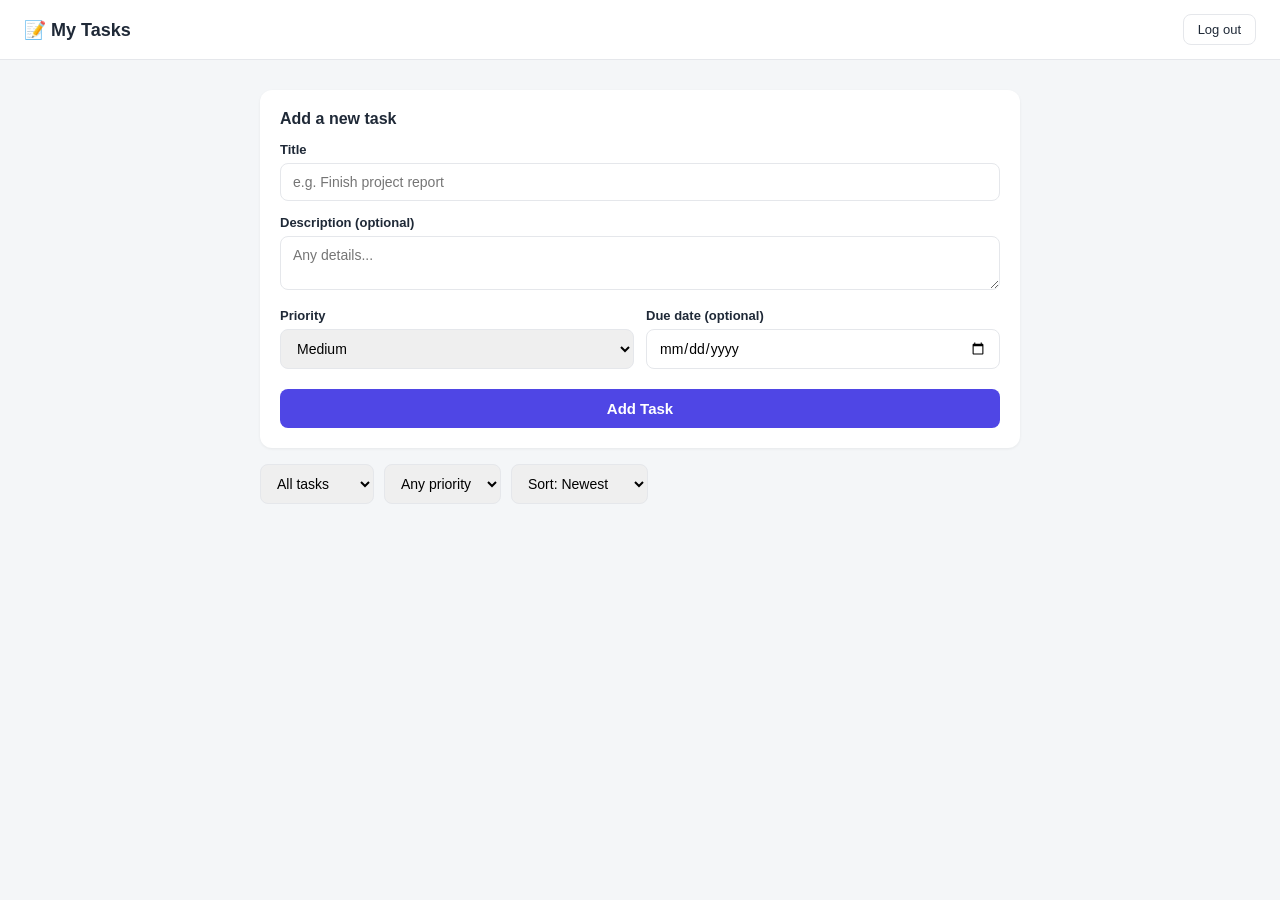
==== frontend/index.html @ acede437 "Add Google site verification" ====
<!DOCTYPE html>
<html lang="en">
<head>
<meta charset="UTF-8">
<meta name="viewport" content="width=device-width, initial-scale=1.0">
<meta name="google-site-verification" content="r0uewai5PoKpe1eup5TgIyXhHsGsuvx7s43U_R8UrU4" />
<title>My Tasks - To-Do App</title>
<link rel="stylesheet" href="css/style.css">
</head>
<body>

  <div class="topbar">
    <h1>📝 My Tasks</h1>
    <div class="user-info">
      <span id="welcome-text"></span>
      <button class="btn-logout" id="logout-btn">Log out</button>
    </div>
  </div>

  <div class="container">

    <!-- Add task -->
    <div class="new-task-card">
      <h2>Add a new task</h2>
      <form id="task-form">
        <label for="title">Title</label>
        <input type="text" id="title" required placeholder="e.g. Finish project report">

        <label for="description">Description (optional)</label>
        <textarea id="description" rows="2" placeholder="Any details..."></textarea>

        <div class="form-row">
          <div>
            <label for="priority">Priority</label>
            <select id="priority">
              <option value="low">Low</option>
              <option value="medium" selected>Medium</option>
              <option value="high">High</option>
            </select>
          </div>
          <div>
            <label for="due_date">Due date (optional)</label>
            <input type="date" id="due_date">
          </div>
        </div>

        <button type="submit" class="btn-primary">Add Task</button>
        <div class="error-box" id="form-error"></div>
      </form>
    </div>

    <!-- Filters -->
    <div class="filters">
      <select id="filter-status">
        <option value="">All tasks</option>
        <option value="false">Active</option>
        <option value="true">Completed</option>
      </select>
      <select id="filter-priority">
        <option value="">Any priority</option>
        <option value="high">High</option>
        <option value="medium">Medium</option>
        <option value="low">Low</option>
      </select>
      <select id="sort-by">
        <option value="created_at">Sort: Newest</option>
        <option value="due_date">Sort: Due date</option>
        <option value="priority">Sort: Priority</option>
      </select>
    </div>

    <!-- Task list -->
    <ul class="task-list" id="task-list"></ul>
    <div class="empty-state" id="empty-state" style="display:none;">No tasks yet. Add one above! 🎉</div>
  </div>

  <!-- Edit modal -->
  <div class="modal-overlay" id="modal-overlay">
    <div class="modal-card">
      <h2>Edit Task</h2>
      <form id="edit-form">
        <input type="hidden" id="edit-id">

        <label for="edit-title">Title</label>
        <input type="text" id="edit-title" required>

        <label for="edit-description">Description</label>
        <textarea id="edit-description" rows="2"></textarea>

        <div class="form-row">
          <div>
            <label for="edit-priority">Priority</label>
            <select id="edit-priority">
              <option value="low">Low</option>
              <option value="medium">Medium</option>
              <option value="high">High</option>
            </select>
          </div>
          <div>
            <label for="edit-due_date">Due date</label>
            <input type="date" id="edit-due_date">
          </div>
        </div>

        <div class="modal-actions">
          <button type="button" class="btn-cancel" id="cancel-edit">Cancel</button>
          <button type="submit" class="btn-save">Save changes</button>
        </div>
        <div class="error-box" id="edit-error"></div>
      </form>
    </div>
  </div>

  <script src="js/api.js"></script>
  <script src="js/app.js"></script>
</body>
</html>
---- frontend/css/style.css ----
:root {
  --bg: #f4f6f8;
  --card: #ffffff;
  --primary: #4f46e5;
  --primary-dark: #4338ca;
  --text: #1f2937;
  --muted: #6b7280;
  --border: #e5e7eb;
  --danger: #dc2626;
  --success: #16a34a;
  --low: #10b981;
  --medium: #f59e0b;
  --high: #ef4444;
}

* { box-sizing: border-box; }

body {
  margin: 0;
  font-family: "Segoe UI", Roboto, Helvetica, Arial, sans-serif;
  background: var(--bg);
  color: var(--text);
}

/* ---------- Auth pages ---------- */
.auth-wrapper {
  min-height: 100vh;
  display: flex;
  align-items: center;
  justify-content: center;
  padding: 20px;
}

.auth-card {
  background: var(--card);
  padding: 40px;
  border-radius: 12px;
  box-shadow: 0 4px 20px rgba(0, 0, 0, 0.08);
  width: 100%;
  max-width: 380px;
}

.auth-card h1 {
  margin-top: 0;
  font-size: 24px;
  text-align: center;
}

.auth-card .subtitle {
  text-align: center;
  color: var(--muted);
  margin-bottom: 24px;
  font-size: 14px;
}

label {
  display: block;
  font-size: 13px;
  font-weight: 600;
  margin-bottom: 6px;
  margin-top: 14px;
}

input, select, textarea {
  width: 100%;
  padding: 10px 12px;
  border: 1px solid var(--border);
  border-radius: 8px;
  font-size: 14px;
  outline: none;
  font-family: inherit;
}

input:focus, select:focus, textarea:focus {
  border-color: var(--primary);
}

button {
  cursor: pointer;
  font-family: inherit;
}

.btn-primary {
  width: 100%;
  background: var(--primary);
  color: white;
  border: none;
  padding: 11px;
  border-radius: 8px;
  font-size: 15px;
  font-weight: 600;
  margin-top: 20px;
}

.btn-primary:hover { background: var(--primary-dark); }

.error-box {
  background: #fee2e2;
  color: var(--danger);
  padding: 10px 12px;
  border-radius: 8px;
  font-size: 13px;
  margin-top: 14px;
  display: none;
}

.switch-link {
  text-align: center;
  margin-top: 18px;
  font-size: 14px;
  color: var(--muted);
}

.switch-link a { color: var(--primary); text-decoration: none; font-weight: 600; }

/* ---------- Dashboard ---------- */
.topbar {
  background: var(--card);
  border-bottom: 1px solid var(--border);
  padding: 14px 24px;
  display: flex;
  align-items: center;
  justify-content: space-between;
}

.topbar h1 { font-size: 18px; margin: 0; }

.topbar .user-info {
  display: flex;
  align-items: center;
  gap: 14px;
  font-size: 14px;
  color: var(--muted);
}

.btn-logout {
  background: none;
  border: 1px solid var(--border);
  padding: 7px 14px;
  border-radius: 8px;
  font-size: 13px;
  color: var(--text);
}
.btn-logout:hover { background: #f3f4f6; }

.container {
  max-width: 800px;
  margin: 30px auto;
  padding: 0 20px;
}

.new-task-card, .task-card {
  background: var(--card);
  border-radius: 12px;
  box-shadow: 0 1px 3px rgba(0,0,0,0.06);
  padding: 20px;
  margin-bottom: 16px;
}

.new-task-card h2 { margin-top: 0; font-size: 16px; }

.form-row { display: flex; gap: 12px; }
.form-row > div { flex: 1; }

.filters {
  display: flex;
  gap: 10px;
  margin-bottom: 16px;
  flex-wrap: wrap;
}

.filters select {
  width: auto;
}

.task-list { list-style: none; padding: 0; margin: 0; }

.task-card {
  display: flex;
  align-items: flex-start;
  gap: 14px;
}

.task-card.completed { opacity: 0.6; }
.task-card.completed .task-title { text-decoration: line-through; }

.task-checkbox {
  margin-top: 4px;
  width: 20px;
  height: 20px;
  cursor: pointer;
  flex-shrink: 0;
}

.task-body { flex: 1; }

.task-title {
  font-weight: 600;
  font-size: 16px;
  margin: 0 0 4px 0;
}

.task-desc {
  color: var(--muted);
  font-size: 14px;
  margin: 0 0 8px 0;
  white-space: pre-wrap;
}

.task-meta {
  display: flex;
  gap: 10px;
  align-items: center;
  flex-wrap: wrap;
}

.badge {
  font-size: 12px;
  font-weight: 600;
  padding: 3px 10px;
  border-radius: 999px;
  color: white;
}

.badge.low { background: var(--low); }
.badge.medium { background: var(--medium); }
.badge.high { background: var(--high); }

.due-date {
  font-size: 12px;
  color: var(--muted);
}

.due-date.overdue { color: var(--danger); font-weight: 600; }

.task-actions {
  display: flex;
  gap: 8px;
  flex-shrink: 0;
}

.icon-btn {
  background: none;
  border: 1px solid var(--border);
  border-radius: 8px;
  padding: 6px 10px;
  font-size: 13px;
}
.icon-btn:hover { background: #f3f4f6; }
.icon-btn.delete:hover { background: #fee2e2; border-color: var(--danger); color: var(--danger); }

.empty-state {
  text-align: center;
  color: var(--muted);
  padding: 40px 20px;
}

/* Edit modal */
.modal-overlay {
  display: none;
  position: fixed;
  inset: 0;
  background: rgba(0,0,0,0.4);
  align-items: center;
  justify-content: center;
  padding: 20px;
  z-index: 10;
}

.modal-overlay.open { display: flex; }

.modal-card {
  background: var(--card);
  border-radius: 12px;
  padding: 24px;
  width: 100%;
  max-width: 420px;
}

.modal-card h2 { margin-top: 0; font-size: 18px; }

.modal-actions {
  display: flex;
  gap: 10px;
  margin-top: 20px;
}

.modal-actions button { flex: 1; padding: 10px; border-radius: 8px; font-size: 14px; }

.btn-cancel {
  background: #f3f4f6;
  border: 1px solid var(--border);
}

.btn-save {
  background: var(--primary);
  color: white;
  border: none;
  font-weight: 600;
}
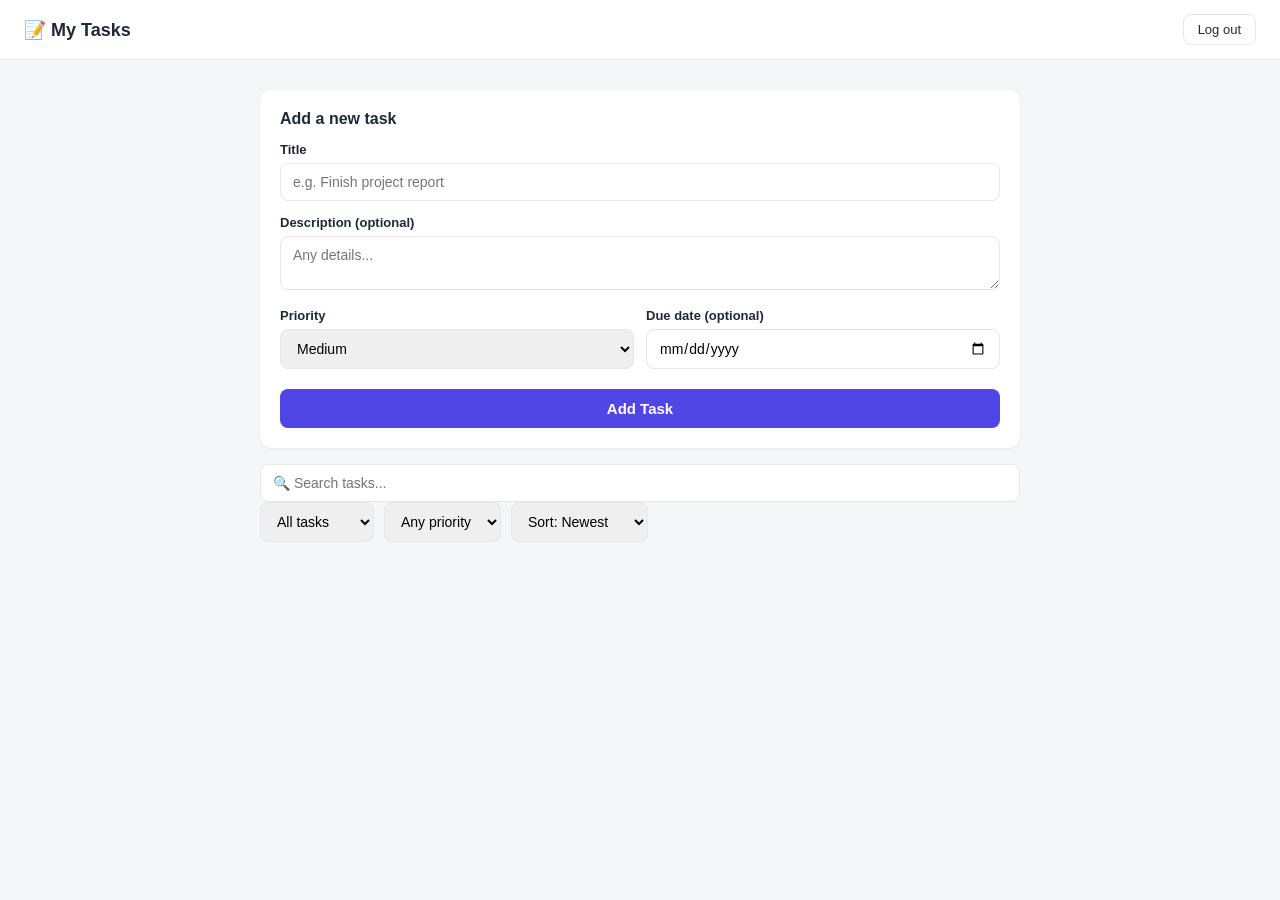
==== commit 60ed2f03: "Add task search feature" ====
--- a/frontend/index.html
+++ b/frontend/index.html
@@ -3,7 +3,7 @@
 <head>
 <meta charset="UTF-8">
 <meta name="viewport" content="width=device-width, initial-scale=1.0">
-<meta name="google-site-verification" content="r0uewai5PoKpe1eup5TgIyXhHsGsuvx7s43U_R8UrU4" />
+
 <title>My Tasks - To-Do App</title>
 <link rel="stylesheet" href="css/style.css">
 </head>
@@ -48,7 +48,15 @@
         <div class="error-box" id="form-error"></div>
       </form>
     </div>
-
+  
+    <!-- Search -->
+    <div class="search-container">
+      <input
+       type="text"
+       id="search-input"
+       placeholder="🔍 Search tasks..."
+      >
+    </div>
     <!-- Filters -->
     <div class="filters">
       <select id="filter-status">
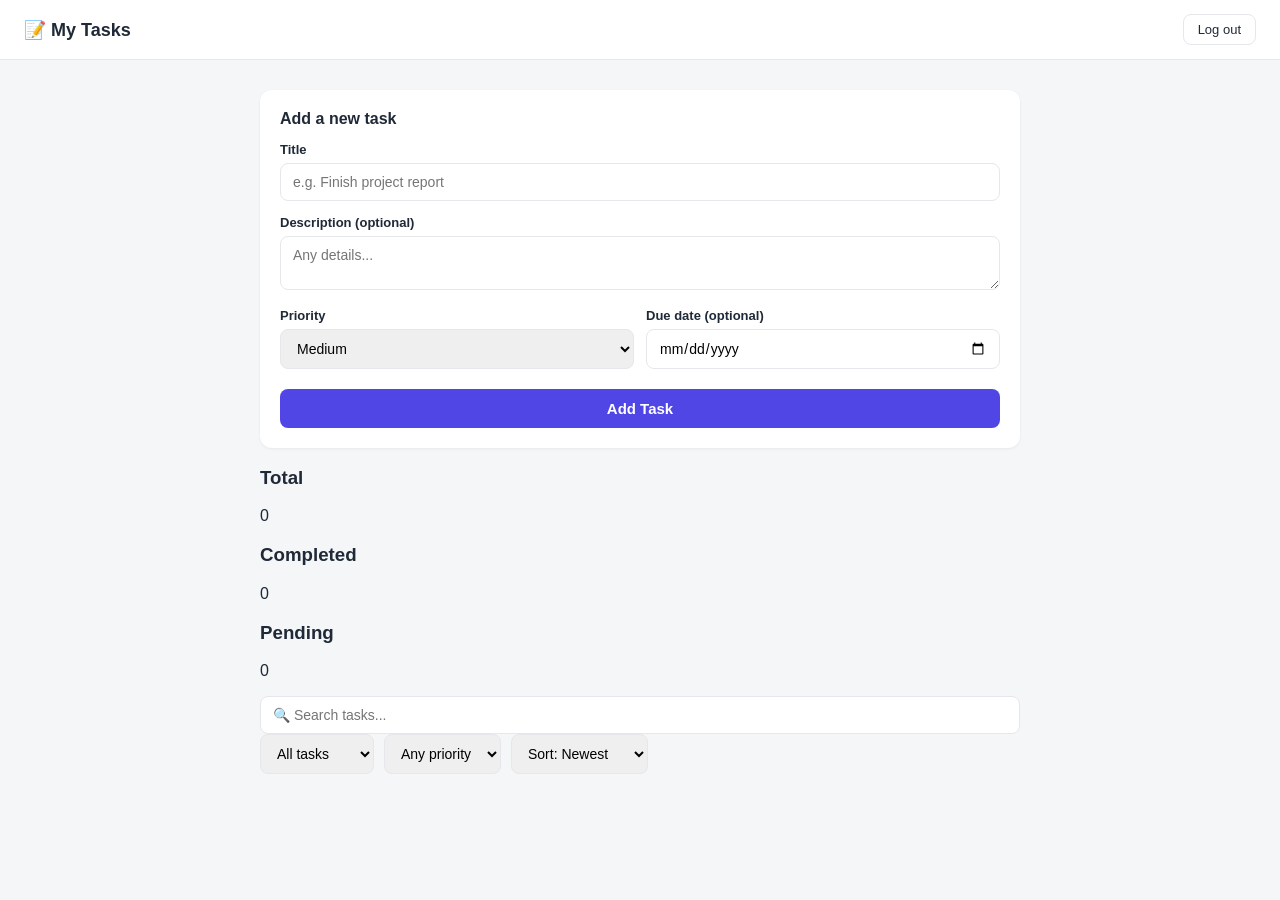
==== commit 7b6504c2: "Add task statistics" ====
--- a/frontend/index.html
+++ b/frontend/index.html
@@ -48,7 +48,24 @@
         <div class="error-box" id="form-error"></div>
       </form>
     </div>
-  
+    <!-- Task Statistics -->
+      <div class="task-stats">
+        <div class="stat-box">
+         <h3>Total</h3>
+          <p id="total-count">0</p>
+      </div>
+
+      <div class="stat-box">
+        <h3>Completed</h3>
+         <p id="completed-count">0</p>
+      </div>
+
+      <div class="stat-box">
+        <h3>Pending</h3>
+          <p id="pending-count">0</p>
+      </div>
+      </div>
+      
     <!-- Search -->
     <div class="search-container">
       <input
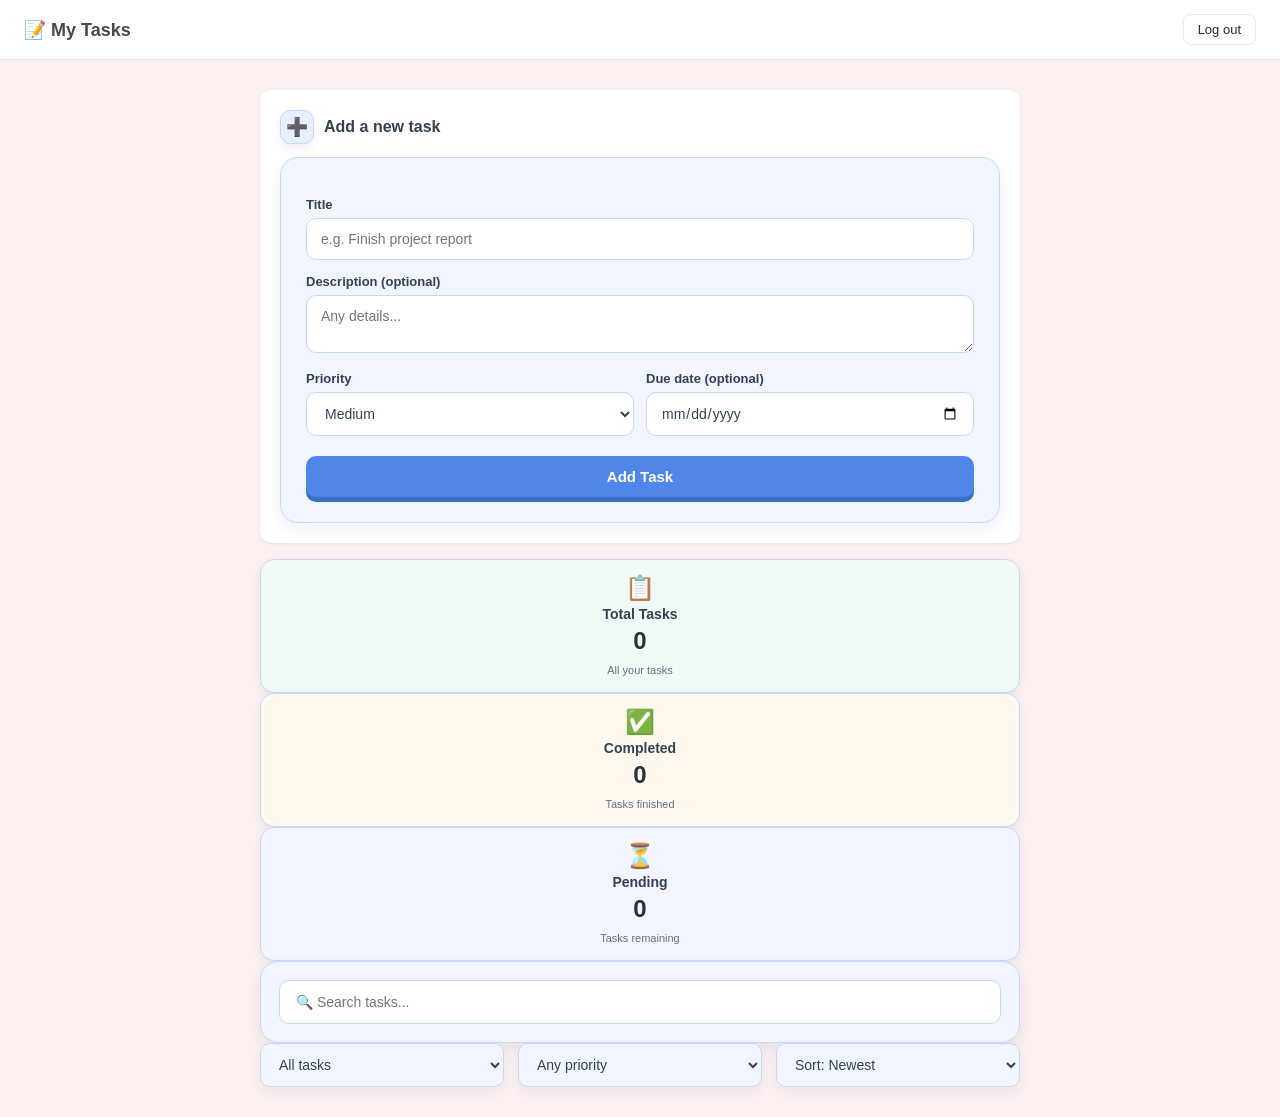
==== commit 30de96b6: "Improve dashboard design and add task icon" ====
--- a/frontend/index.html
+++ b/frontend/index.html
@@ -21,7 +21,10 @@
 
     <!-- Add task -->
     <div class="new-task-card">
-      <h2>Add a new task</h2>
+      <h2 class="add-task-heading">
+  <span class="add-task-icon">➕</span>
+  Add a new task
+</h2>
       <form id="task-form">
         <label for="title">Title</label>
         <input type="text" id="title" required placeholder="e.g. Finish project report">
@@ -48,24 +51,28 @@
         <div class="error-box" id="form-error"></div>
       </form>
     </div>
-    <!-- Task Statistics -->
-      <div class="task-stats">
-        <div class="stat-box">
-         <h3>Total</h3>
-          <p id="total-count">0</p>
-      </div>
 
-      <div class="stat-box">
-        <h3>Completed</h3>
-         <p id="completed-count">0</p>
-      </div>
+    <div class="stat-box">
+  <div class="stat-icon">📋</div>
+  <h3>Total Tasks</h3>
+  <p id="total-count">0</p>
+  <span>All your tasks</span>
+</div>
 
-      <div class="stat-box">
-        <h3>Pending</h3>
-          <p id="pending-count">0</p>
-      </div>
-      </div>
-      
+<div class="stat-box">
+  <div class="stat-icon">✅</div>
+  <h3>Completed</h3>
+  <p id="completed-count">0</p>
+  <span>Tasks finished</span>
+</div>
+
+<div class="stat-box">
+  <div class="stat-icon">⏳</div>
+  <h3>Pending</h3>
+  <p id="pending-count">0</p>
+  <span>Tasks remaining</span>
+</div>
+
     <!-- Search -->
     <div class="search-container">
       <input
--- a/frontend/css/style.css
+++ b/frontend/css/style.css
@@ -18,8 +18,8 @@
 body {
   margin: 0;
   font-family: "Segoe UI", Roboto, Helvetica, Arial, sans-serif;
-  background: var(--bg);
-  color: var(--text);
+  background-color: #FBEFEF;
+  color: #4A4A4A;
 }
 
 /* ---------- Auth pages ---------- */
@@ -298,3 +298,491 @@
   border: none;
   font-weight: 600;
 }
+
+
+/* ================================
+   Task Statistics
+   ================================ */
+
+.task-stats {
+  display: grid;
+  grid-template-columns: repeat(3, 1fr);
+  gap: 20px;
+  margin: 25px 0;
+}
+
+.stat-box {
+  padding: 24px;
+  text-align: center;
+  border-radius: 18px;
+  background: #ffffff;
+  border: 1px solid #e5e7eb;
+  box-shadow: 0 8px 18px rgba(0, 0, 0, 0.08);
+  transition: transform 0.25s ease, box-shadow 0.25s ease;
+  cursor: pointer;
+}
+
+/* Soft pastel colors */
+.stat-box:nth-child(1) {
+  background: #f1f5ff;
+}
+
+.stat-box:nth-child(2) {
+  background: #f0faf4;
+}
+
+.stat-box:nth-child(3) {
+  background: #fff8ef;
+}
+
+/* Heading */
+.stat-box h3 {
+  margin: 0 0 10px;
+  font-size: 18px;
+  font-weight: 600;
+  color: #374151;
+}
+
+/* Number */
+.stat-box p {
+  margin: 0;
+  font-size: 38px;
+  font-weight: 700;
+  color: #4b5563;
+}
+
+/* 3D hover effect */
+.stat-box:hover {
+  transform: translateY(-8px) scale(1.02);
+  box-shadow:
+    0 14px 25px rgba(0, 0, 0, 0.12),
+    0 6px 0 rgba(0, 0, 0, 0.06);
+}
+
+/* Small press effect */
+.stat-box:active {
+  transform: translateY(-2px) scale(0.99);
+}
+
+/* Mobile */
+@media (max-width: 700px) {
+  .task-stats {
+    grid-template-columns: 1fr;
+  }
+
+  .stat-box {
+    padding: 20px;
+  }
+}
+/* =================================
+   ADD NEW TASK SECTION
+   ================================= */
+
+#task-form {
+  background: #F0F5FF;
+  border: 1px solid #C9D9F5;
+  border-radius: 18px;
+  padding: 25px;
+
+  box-shadow:
+    0 6px 15px rgba(80, 110, 160, 0.10);
+
+  transition: all 0.25s ease;
+}
+
+#task-form:hover {
+  transform: translateY(-3px);
+
+  box-shadow:
+    0 12px 25px rgba(80, 110, 160, 0.15);
+}
+
+
+/* Labels */
+
+#task-form label {
+  color: #344054;
+  font-weight: 600;
+}
+
+
+/* Text inputs, textarea and select */
+
+#task-form input,
+#task-form textarea,
+#task-form select {
+  width: 100%;
+  box-sizing: border-box;
+
+  background: #FFFFFF;
+
+  border: 1px solid #C9D9F5;
+  border-radius: 10px;
+
+  color: #344054;
+
+  padding: 12px 14px;
+
+  transition: all 0.25s ease;
+}
+
+
+/* Hover */
+
+#task-form input:hover,
+#task-form textarea:hover,
+#task-form select:hover {
+  border-color: #AFC6EC;
+
+  box-shadow:
+    0 4px 10px rgba(80, 110, 160, 0.08);
+}
+
+
+/* When typing */
+
+#task-form input:focus,
+#task-form textarea:focus,
+#task-form select:focus {
+  outline: none;
+
+  background: #FFFFFF;
+
+  border-color: #7FA8E8;
+
+  box-shadow:
+    0 0 0 4px rgba(127, 168, 232, 0.15),
+    0 6px 14px rgba(80, 110, 160, 0.10);
+
+  transform: translateY(-2px);
+}
+
+
+/* Add Task button */
+
+#task-form button {
+  background: #4F86E8;
+  color: white;
+
+  border: none;
+  border-radius: 10px;
+
+  padding: 12px 20px;
+
+  font-weight: 600;
+  cursor: pointer;
+
+  box-shadow:
+    0 5px 0 #3B6FC4;
+
+  transition: all 0.2s ease;
+}
+
+
+#task-form button:hover {
+  background: #467EDB;
+
+  transform: translateY(-3px);
+
+  box-shadow:
+    0 8px 0 #3B6FC4;
+}
+
+
+#task-form button:active {
+  transform: translateY(2px);
+
+  box-shadow:
+    0 2px 0 #3B6FC4;
+}
+
+/* =================================
+   TASK CARDS
+   ================================= */
+
+.task-card {
+  background: #F0F5FF;
+
+  border: 1px solid #C9D9F5;
+  border-radius: 16px;
+
+  box-shadow:
+    0 6px 14px rgba(80, 110, 160, 0.09);
+
+  transition: all 0.25s ease;
+}
+
+
+/* 3D hover */
+
+.task-card:hover {
+  background: #EAF1FF;
+
+  transform: translateY(-4px);
+
+  box-shadow:
+    0 12px 25px rgba(80, 110, 160, 0.14);
+}
+
+
+/* Task text */
+
+.task-title {
+  color: #263238;
+}
+
+.task-desc {
+  color: #667085;
+}
+
+/* =================================
+   SEARCH SECTION
+   ================================= */
+
+.search-container {
+  background: #F0F5FF;
+
+  border: 1px solid #C9D9F5;
+  border-radius: 18px;
+
+  padding: 18px;
+
+  box-shadow:
+    0 6px 15px rgba(80, 110, 160, 0.10);
+
+  transition: all 0.25s ease;
+}
+
+.search-container:hover {
+  transform: translateY(-3px);
+
+  box-shadow:
+    0 12px 25px rgba(80, 110, 160, 0.15);
+}
+
+
+/* Search bar */
+
+#search-input {
+  width: 100%;
+  box-sizing: border-box;
+
+  background: #FFFFFF;
+
+  border: 1px solid #C9D9F5;
+  border-radius: 10px;
+
+  padding: 13px 16px;
+
+  color: #344054;
+
+  transition: all 0.25s ease;
+}
+
+
+/* Search hover */
+
+#search-input:hover {
+  border-color: #AFC6EC;
+
+  box-shadow:
+    0 4px 10px rgba(80, 110, 160, 0.08);
+}
+
+
+/* Search while typing */
+
+#search-input:focus {
+  outline: none;
+
+  border-color: #7FA8E8;
+
+  box-shadow:
+    0 0 0 4px rgba(127, 168, 232, 0.15),
+    0 6px 14px rgba(80, 110, 160, 0.10);
+
+  transform: translateY(-2px);
+}
+
+/* =================================
+   FILTERS
+   ================================= */
+
+.filters {
+  display: grid;
+  grid-template-columns: repeat(3, 1fr);
+  gap: 14px;
+
+  margin-bottom: 25px;
+}
+
+.filters select {
+  width: 100%;
+  box-sizing: border-box;
+
+  background: #F0F5FF;
+
+  border: 1px solid #C9D9F5;
+  border-radius: 10px;
+
+  padding: 12px 14px;
+
+  color: #344054;
+
+  cursor: pointer;
+
+  box-shadow:
+    0 5px 12px rgba(80, 110, 160, 0.08);
+
+  transition: all 0.25s ease;
+}
+
+
+/* Hover */
+
+.filters select:hover {
+  background: #E8F0FF;
+
+  border-color: #AFC6EC;
+
+  transform: translateY(-3px);
+
+  box-shadow:
+    0 10px 18px rgba(80, 110, 160, 0.12);
+}
+
+
+/* Click / focus */
+
+.filters select:focus {
+  outline: none;
+
+  background: #FFFFFF;
+
+  border-color: #7FA8E8;
+
+  box-shadow:
+    0 0 0 4px rgba(127, 168, 232, 0.15),
+    0 6px 14px rgba(80, 110, 160, 0.10);
+
+  transform: translateY(-2px);
+}
+
+
+/* Mobile */
+
+@media (max-width: 700px) {
+  .filters {
+    grid-template-columns: 1fr;
+  }
+}
+
+/* =========================
+   SMALL TASK STATISTICS
+   ========================= */
+
+.stat-box {
+  background: #F0F5FF;
+  border: 1px solid #C9D9F5;
+  border-radius: 14px;
+
+  padding: 14px;
+  text-align: center;
+
+  box-shadow: 0 4px 10px rgba(80, 110, 160, 0.08);
+
+  transition: all 0.25s ease;
+}
+
+.stat-box:hover {
+  background: #E8F0FF;
+  transform: translateY(-4px);
+
+  box-shadow:
+    0 10px 18px rgba(80, 110, 160, 0.13);
+}
+
+
+/* Icon */
+
+.stat-icon {
+  font-size: 24px;
+  margin-bottom: 4px;
+
+  transition: transform 0.25s ease;
+}
+
+.stat-box:hover .stat-icon {
+  transform: scale(1.1);
+}
+
+
+/* Heading */
+
+.stat-box h3 {
+  margin: 3px 0;
+
+  color: #344054;
+  font-size: 14px;
+}
+
+
+/* Number */
+
+.stat-box p {
+  margin: 5px 0;
+
+  font-size: 24px;
+  font-weight: 700;
+
+  color: #263238;
+}
+
+
+/* Description */
+
+.stat-box span {
+  color: #667085;
+  font-size: 11px;
+}
+
+/* =========================
+   ADD TASK HEADING
+   ========================= */
+
+.add-task-heading {
+  display: flex;
+  align-items: center;
+  gap: 10px;
+
+  color: #344054;
+}
+
+.add-task-icon {
+  width: 34px;
+  height: 34px;
+
+  display: inline-flex;
+  align-items: center;
+  justify-content: center;
+
+  background: #E8F0FF;
+  border: 1px solid #C9D9F5;
+  border-radius: 10px;
+
+  font-size: 18px;
+
+  box-shadow:
+    0 4px 8px rgba(80, 110, 160, 0.10);
+
+  transition: all 0.25s ease;
+}
+
+.add-task-heading:hover .add-task-icon {
+  transform: translateY(-3px) scale(1.08);
+
+  background: #DDE9FF;
+
+  box-shadow:
+    0 8px 14px rgba(80, 110, 160, 0.15);
+}
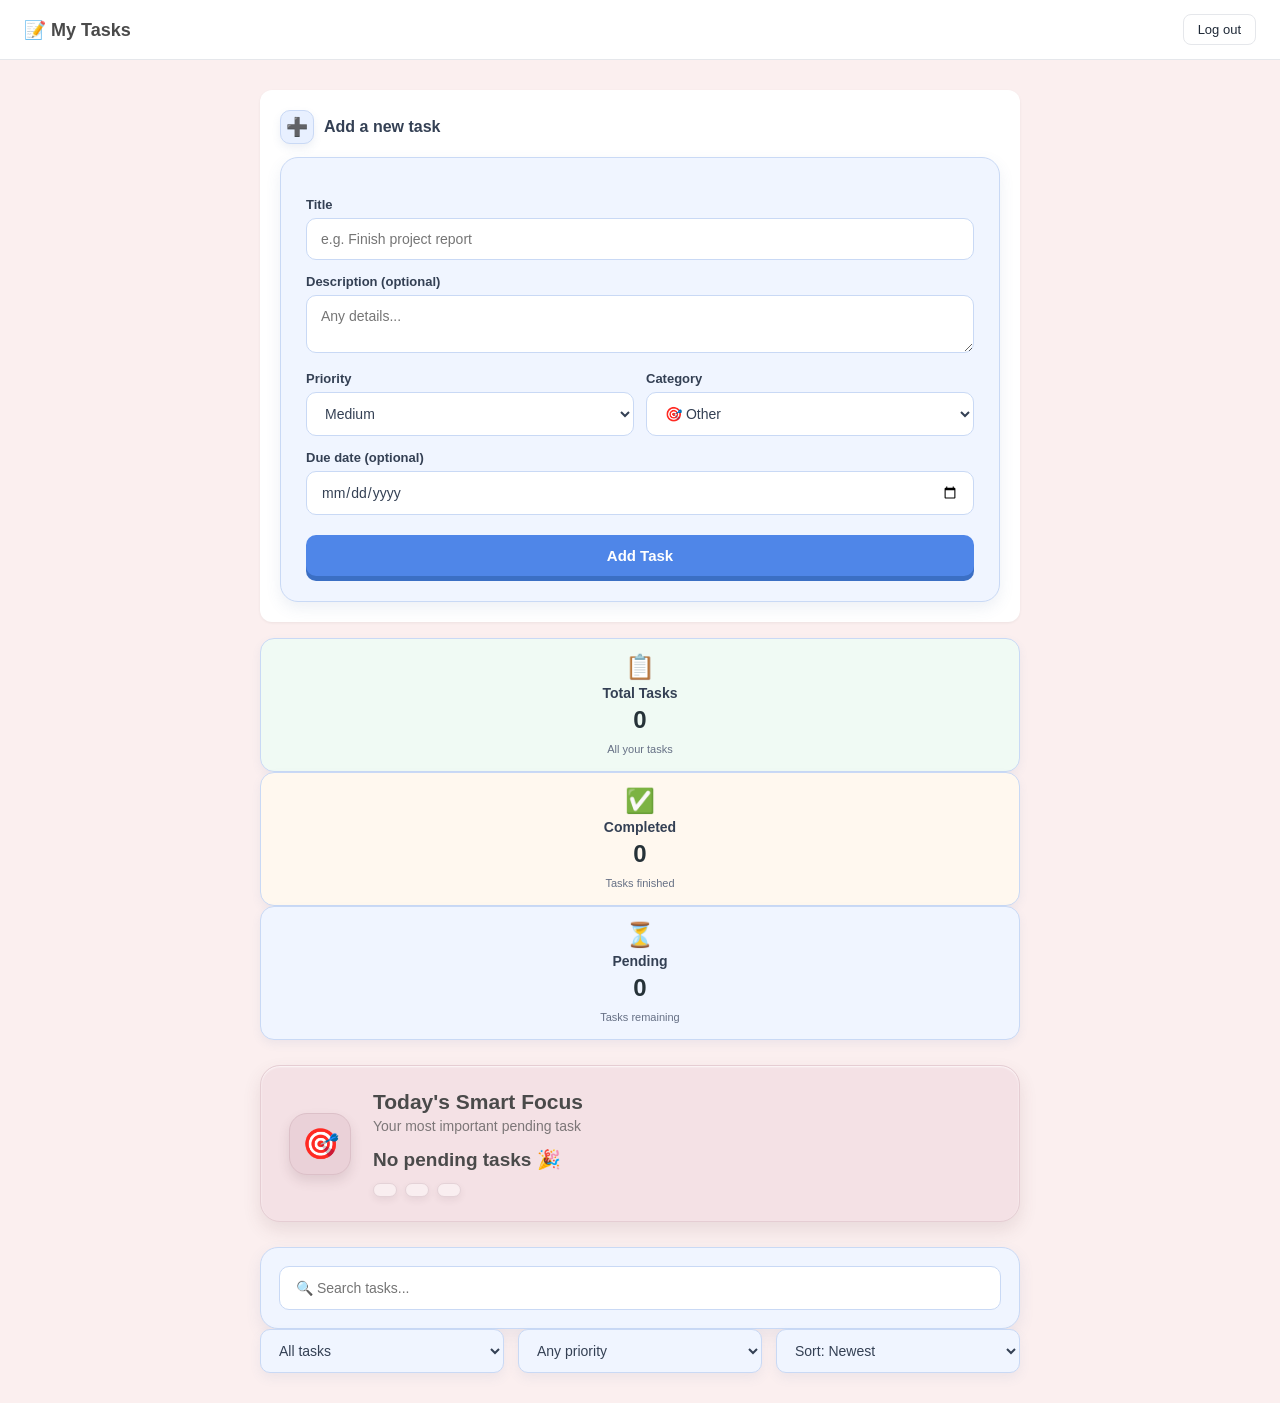
==== commit b8f1b165: "Add task categories and smart focus" ====
--- a/frontend/index.html
+++ b/frontend/index.html
@@ -32,20 +32,30 @@
         <label for="description">Description (optional)</label>
         <textarea id="description" rows="2" placeholder="Any details..."></textarea>
 
-        <div class="form-row">
-          <div>
-            <label for="priority">Priority</label>
-            <select id="priority">
-              <option value="low">Low</option>
-              <option value="medium" selected>Medium</option>
-              <option value="high">High</option>
-            </select>
-          </div>
-          <div>
-            <label for="due_date">Due date (optional)</label>
-            <input type="date" id="due_date">
-          </div>
-        </div>
+<div class="form-row">
+  <div>
+    <label for="priority">Priority</label>
+    <select id="priority">
+      <option value="low">Low</option>
+      <option value="medium" selected>Medium</option>
+      <option value="high">High</option>
+    </select>
+  </div>
+
+  <div>
+    <label for="category">Category</label>
+    <select id="category">
+      <option value="Study">📚 Study</option>
+      <option value="Work">💼 Work</option>
+      <option value="Personal">🏠 Personal</option>
+      <option value="Shopping">🛒 Shopping</option>
+      <option value="Other" selected>🎯 Other</option>
+    </select>
+  </div>
+</div>
+
+<label for="due_date">Due date (optional)</label>
+<input type="date" id="due_date">
 
         <button type="submit" class="btn-primary">Add Task</button>
         <div class="error-box" id="form-error"></div>
@@ -71,6 +81,32 @@
   <h3>Pending</h3>
   <p id="pending-count">0</p>
   <span>Tasks remaining</span>
+</div>
+
+<!-- Today's Smart Focus -->
+<div class="smart-focus-card" id="smart-focus-card">
+  <div class="smart-focus-icon">🎯</div>
+
+  <div class="smart-focus-content">
+    <h2>Today's Smart Focus</h2>
+    <p class="smart-focus-subtitle">
+      Your most important pending task
+    </p>
+
+    <div id="smart-task-content">
+      <h3 id="smart-task-title">No pending tasks 🎉</h3>
+
+      <div class="smart-task-details">
+        <span id="smart-task-priority"></span>
+        <span id="smart-task-category"></span>
+        <span id="smart-task-due"></span>
+      </div>
+    </div>
+
+    <button id="focus-btn" class="focus-btn" style="display:none;">
+      Start This Task →
+    </button>
+  </div>
 </div>
 
     <!-- Search -->
@@ -120,19 +156,29 @@
         <textarea id="edit-description" rows="2"></textarea>
 
         <div class="form-row">
-          <div>
-            <label for="edit-priority">Priority</label>
-            <select id="edit-priority">
-              <option value="low">Low</option>
-              <option value="medium">Medium</option>
-              <option value="high">High</option>
-            </select>
-          </div>
-          <div>
-            <label for="edit-due_date">Due date</label>
-            <input type="date" id="edit-due_date">
-          </div>
-        </div>
+  <div>
+    <label for="edit-priority">Priority</label>
+    <select id="edit-priority">
+      <option value="low">Low</option>
+      <option value="medium">Medium</option>
+      <option value="high">High</option>
+    </select>
+  </div>
+
+  <div>
+    <label for="edit-category">Category</label>
+    <select id="edit-category">
+      <option value="Study">📚 Study</option>
+      <option value="Work">💼 Work</option>
+      <option value="Personal">🏠 Personal</option>
+      <option value="Shopping">🛒 Shopping</option>
+      <option value="Other" selected>🎯 Other</option>
+    </select>
+  </div>
+</div>
+
+<label for="edit-due_date">Due date</label>
+<input type="date" id="edit-due_date">
 
         <div class="modal-actions">
           <button type="button" class="btn-cancel" id="cancel-edit">Cancel</button>
--- a/frontend/css/style.css
+++ b/frontend/css/style.css
@@ -785,4 +785,153 @@
 
   box-shadow:
     0 8px 14px rgba(80, 110, 160, 0.15);
+}
+
+/* Category badge on task cards */
+.category-badge {
+  display: inline-flex;
+  align-items: center;
+  gap: 5px;
+  padding: 5px 10px;
+  margin-left: 6px;
+
+  background: #f4e9ed;
+  color: #6b4f5a;
+
+  border: 1px solid #e4d2d9;
+  border-radius: 10px;
+
+  font-size: 13px;
+  font-weight: 600;
+
+  box-shadow: 0 3px 7px rgba(80, 50, 60, 0.12);
+
+  transition: all 0.25s ease;
+}
+
+.category-badge:hover {
+  transform: translateY(-2px);
+  box-shadow: 0 6px 12px rgba(80, 50, 60, 0.16);
+}
+
+/* =========================================
+   TODAY'S SMART FOCUS
+   ========================================= */
+
+.smart-focus-card {
+  display: flex;
+  align-items: center;
+  gap: 22px;
+
+  margin: 25px 0;
+  padding: 24px 28px;
+
+  background: #f4e1e5;
+  border: 1px solid #e5cdd3;
+  border-radius: 20px;
+
+  box-shadow:
+    0 8px 18px rgba(100, 65, 75, 0.12),
+    inset 0 1px 2px rgba(255, 255, 255, 0.8);
+
+  transition: all 0.3s ease;
+}
+
+.smart-focus-card:hover {
+  transform: translateY(-4px);
+
+  box-shadow:
+    0 14px 28px rgba(100, 65, 75, 0.18),
+    inset 0 1px 2px rgba(255, 255, 255, 0.9);
+}
+
+.smart-focus-icon {
+  width: 62px;
+  height: 62px;
+
+  display: flex;
+  align-items: center;
+  justify-content: center;
+
+  flex-shrink: 0;
+
+  background: #ead1d8;
+  border: 1px solid #dcc0c8;
+  border-radius: 18px;
+
+  font-size: 30px;
+
+  box-shadow:
+    0 6px 12px rgba(100, 65, 75, 0.14);
+}
+
+.smart-focus-content {
+  flex: 1;
+}
+
+.smart-focus-content h2 {
+  margin: 0 0 4px;
+  font-size: 21px;
+}
+
+.smart-focus-subtitle {
+  margin: 0 0 14px;
+  font-size: 14px;
+  opacity: 0.7;
+}
+
+#smart-task-title {
+  margin: 0 0 12px;
+  font-size: 19px;
+}
+
+.smart-task-details {
+  display: flex;
+  flex-wrap: wrap;
+  gap: 8px;
+}
+
+.smart-task-details span {
+  display: inline-flex;
+  align-items: center;
+
+  padding: 6px 11px;
+
+  background: #f9eef0;
+  border: 1px solid #e4d2d7;
+  border-radius: 10px;
+
+  font-size: 13px;
+  font-weight: 600;
+
+  box-shadow: 0 3px 7px rgba(80, 50, 60, 0.08);
+}
+
+.focus-btn {
+  margin-top: 16px;
+
+  padding: 10px 18px;
+
+  border: none;
+  border-radius: 12px;
+
+  background: #dfbcc6;
+  color: #553d45;
+
+  font-weight: 600;
+  cursor: pointer;
+
+  box-shadow: 0 5px 10px rgba(80, 50, 60, 0.14);
+
+  transition: all 0.25s ease;
+}
+
+.focus-btn:hover {
+  transform: translateY(-3px);
+
+  box-shadow: 0 8px 15px rgba(80, 50, 60, 0.2);
+}
+
+.focus-btn:active {
+  transform: translateY(0);
 }
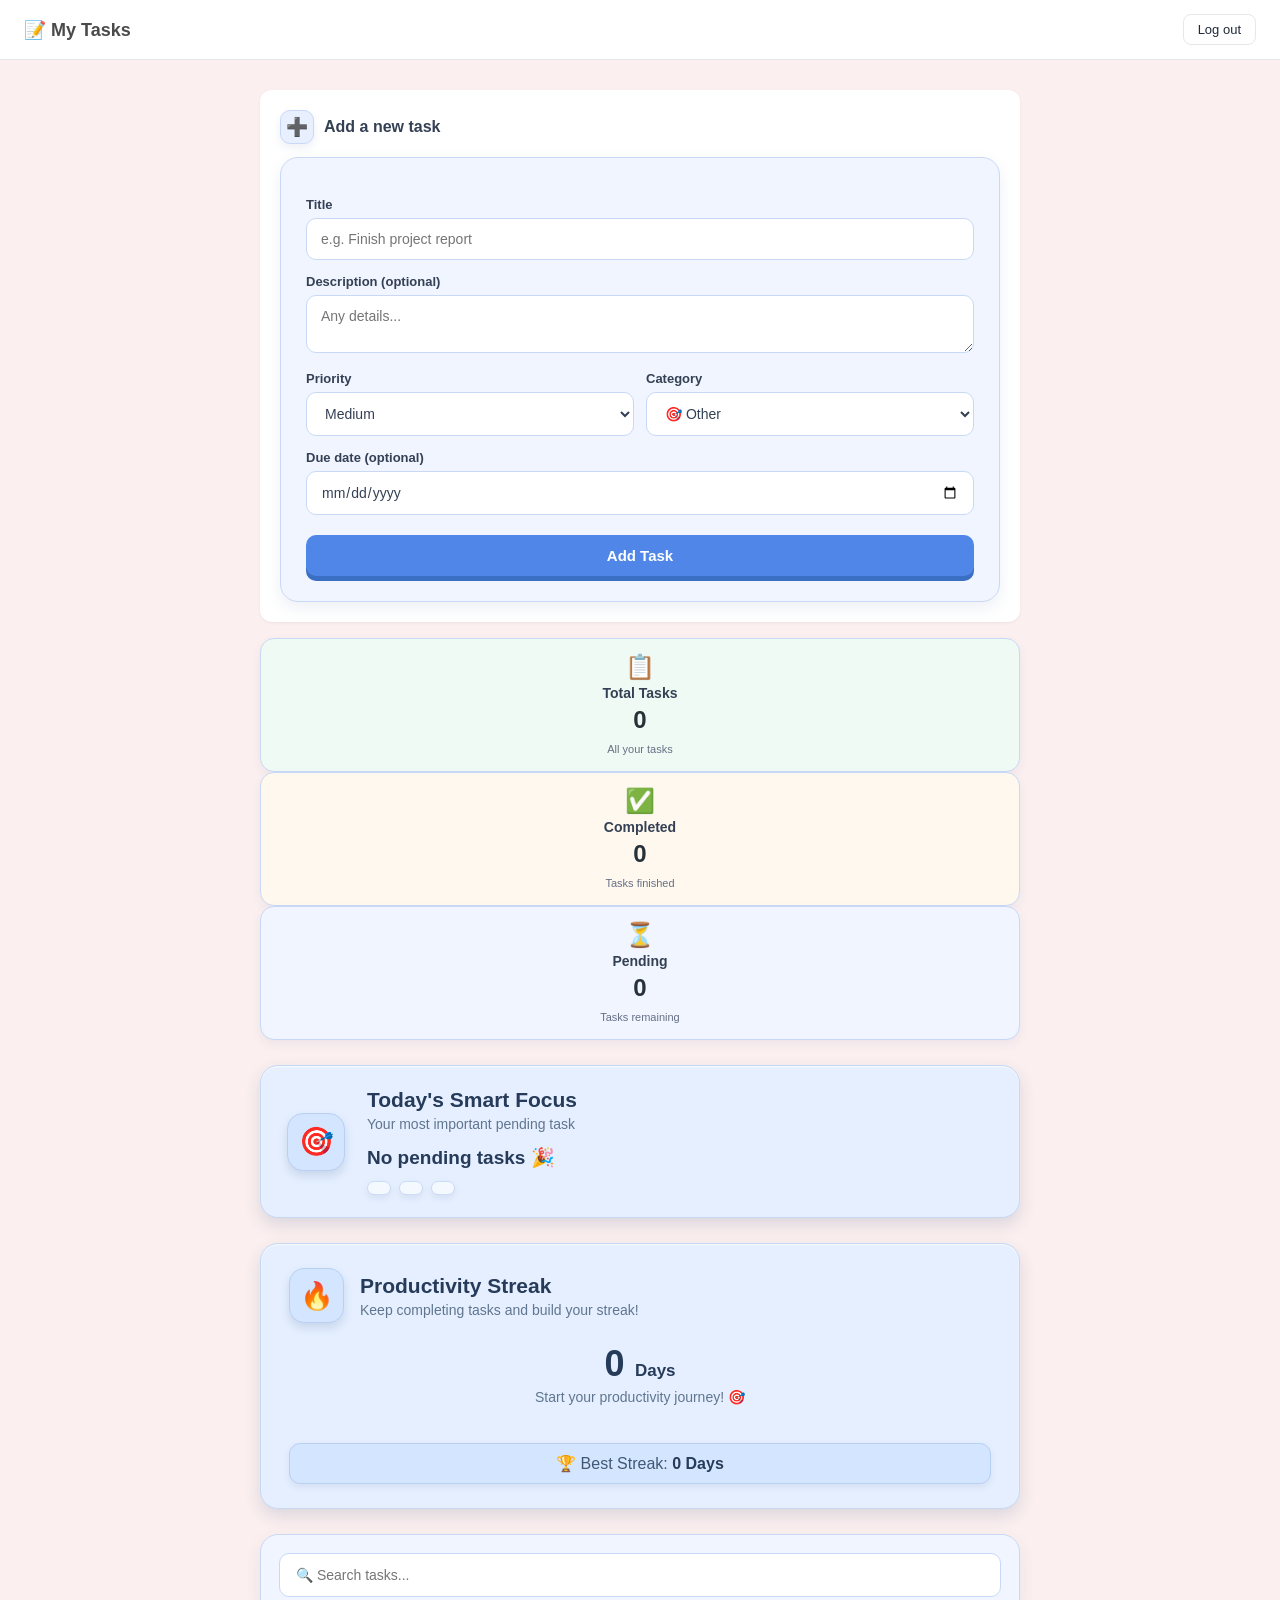
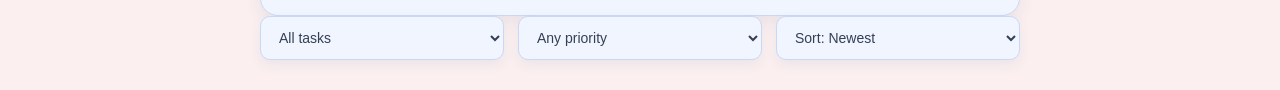
==== commit 69d99067: "Update productivity streak feature" ====
--- a/frontend/index.html
+++ b/frontend/index.html
@@ -107,6 +107,38 @@
       Start This Task →
     </button>
   </div>
+</div>
+
+<!-- Productivity Streak -->
+<div class="streak-card">
+
+  <div class="streak-header">
+    <div class="streak-icon">🔥</div>
+
+    <div>
+      <h2>Productivity Streak</h2>
+      <p>Keep completing tasks and build your streak!</p>
+    </div>
+  </div>
+
+  <div class="streak-number">
+    <span id="current-streak">0</span>
+    <small>Days</small>
+  </div>
+
+  <div class="streak-message" id="streak-message">
+    Start your productivity journey! 🎯
+  </div>
+
+  <div class="week-days" id="week-days">
+    <!-- Days will be added by JavaScript -->
+  </div>
+
+  <div class="best-streak">
+    🏆 Best Streak:
+    <strong id="best-streak">0 Days</strong>
+  </div>
+
 </div>
 
     <!-- Search -->
--- a/frontend/css/style.css
+++ b/frontend/css/style.css
@@ -815,7 +815,7 @@
 }
 
 /* =========================================
-   TODAY'S SMART FOCUS
+   TODAY'S SMART FOCUS - BLUE THEME
    ========================================= */
 
 .smart-focus-card {
@@ -823,115 +823,349 @@
   align-items: center;
   gap: 22px;
 
+  margin: 25px 0;
+  padding: 22px 26px;
+
+  /* Blue section background */
+  background: #e5efff;
+
+  border: 1px solid #c5d9f5;
+  border-radius: 18px;
+
+  box-shadow:
+    0 7px 16px rgba(55, 90, 130, 0.16),
+    inset 0 1px 2px rgba(255, 255, 255, 0.8);
+
+  transition: all 0.3s ease;
+}
+
+.smart-focus-card:hover {
+  transform: translateY(-3px);
+
+  box-shadow:
+    0 12px 24px rgba(55, 90, 130, 0.22),
+    inset 0 1px 2px rgba(255, 255, 255, 0.9);
+}
+
+
+/* Target icon */
+
+.smart-focus-icon {
+  width: 58px;
+  height: 58px;
+
+  display: flex;
+  align-items: center;
+  justify-content: center;
+
+  flex-shrink: 0;
+
+  background: #d4e5ff;
+  border: 1px solid #b8d0f2;
+  border-radius: 16px;
+
+  font-size: 28px;
+
+  box-shadow:
+    0 5px 10px rgba(55, 90, 130, 0.16);
+
+  transition: all 0.25s ease;
+}
+
+.smart-focus-card:hover .smart-focus-icon {
+  transform: translateY(-2px) scale(1.03);
+}
+
+
+/* Content */
+
+.smart-focus-content {
+  flex: 1;
+}
+
+.smart-focus-content h2 {
+  margin: 0 0 4px;
+
+  font-size: 21px;
+  color: #263b59;
+}
+
+.smart-focus-subtitle {
+  margin: 0 0 14px;
+
+  font-size: 14px;
+  color: #60758f;
+}
+
+
+/* Recommended task */
+
+#smart-task-title {
+  margin: 0 0 12px;
+
+  font-size: 19px;
+  color: #263b59;
+}
+
+
+/* Priority / Category / Due date */
+
+.smart-task-details {
+  display: flex;
+  flex-wrap: wrap;
+  gap: 8px;
+}
+
+.smart-task-details span {
+  display: inline-flex;
+  align-items: center;
+
+  padding: 6px 11px;
+
+  background: #f4f8ff;
+  color: #405875;
+
+  border: 1px solid #cbdcf3;
+  border-radius: 10px;
+
+  font-size: 13px;
+  font-weight: 600;
+
+  box-shadow:
+    0 3px 7px rgba(55, 90, 130, 0.10);
+
+  transition: all 0.25s ease;
+}
+
+.smart-task-details span:hover {
+  transform: translateY(-2px);
+
+  box-shadow:
+    0 6px 11px rgba(55, 90, 130, 0.16);
+}
+
+
+/* Start This Task button */
+
+.focus-btn {
+  margin-top: 15px;
+
+  padding: 10px 18px;
+
+  border: 1px solid #9ebde6;
+  border-radius: 11px;
+
+  background: #c9dcf7;
+  color: #263b59;
+
+  font-weight: 600;
+  cursor: pointer;
+
+  box-shadow:
+    0 5px 10px rgba(55, 90, 130, 0.15);
+
+  transition: all 0.25s ease;
+}
+
+.focus-btn:hover {
+  transform: translateY(-3px);
+
+  background: #b9d2f2;
+
+  box-shadow:
+    0 8px 15px rgba(55, 90, 130, 0.22);
+}
+
+.focus-btn:active {
+  transform: translateY(0);
+}
+
+/* =========================================
+   PRODUCTIVITY STREAK
+   ========================================= */
+
+.streak-card {
   margin: 25px 0;
   padding: 24px 28px;
 
-  background: #f4e1e5;
-  border: 1px solid #e5cdd3;
-  border-radius: 20px;
-
-  box-shadow:
-    0 8px 18px rgba(100, 65, 75, 0.12),
+  background: #e5efff;
+
+  border: 1px solid #c5d9f5;
+  border-radius: 18px;
+
+  box-shadow:
+    0 7px 16px rgba(55, 90, 130, 0.16),
     inset 0 1px 2px rgba(255, 255, 255, 0.8);
 
   transition: all 0.3s ease;
 }
 
-.smart-focus-card:hover {
-  transform: translateY(-4px);
-
-  box-shadow:
-    0 14px 28px rgba(100, 65, 75, 0.18),
+.streak-card:hover {
+  transform: translateY(-3px);
+
+  box-shadow:
+    0 12px 24px rgba(55, 90, 130, 0.22),
     inset 0 1px 2px rgba(255, 255, 255, 0.9);
 }
 
-.smart-focus-icon {
-  width: 62px;
-  height: 62px;
+
+/* Header */
+
+.streak-header {
+  display: flex;
+  align-items: center;
+  gap: 16px;
+}
+
+.streak-icon {
+  width: 55px;
+  height: 55px;
 
   display: flex;
   align-items: center;
   justify-content: center;
 
-  flex-shrink: 0;
-
-  background: #ead1d8;
-  border: 1px solid #dcc0c8;
-  border-radius: 18px;
-
-  font-size: 30px;
-
-  box-shadow:
-    0 6px 12px rgba(100, 65, 75, 0.14);
-}
-
-.smart-focus-content {
-  flex: 1;
-}
-
-.smart-focus-content h2 {
+  background: #d4e5ff;
+
+  border: 1px solid #b8d0f2;
+  border-radius: 15px;
+
+  font-size: 27px;
+
+  box-shadow:
+    0 5px 10px rgba(55, 90, 130, 0.16);
+
+  transition: 0.25s ease;
+}
+
+.streak-card:hover .streak-icon {
+  transform: translateY(-2px) scale(1.04);
+}
+
+.streak-header h2 {
   margin: 0 0 4px;
+
+  color: #263b59;
   font-size: 21px;
 }
 
-.smart-focus-subtitle {
-  margin: 0 0 14px;
+.streak-header p {
+  margin: 0;
+
+  color: #60758f;
   font-size: 14px;
-  opacity: 0.7;
-}
-
-#smart-task-title {
-  margin: 0 0 12px;
-  font-size: 19px;
-}
-
-.smart-task-details {
-  display: flex;
-  flex-wrap: wrap;
-  gap: 8px;
-}
-
-.smart-task-details span {
-  display: inline-flex;
-  align-items: center;
-
-  padding: 6px 11px;
-
-  background: #f9eef0;
-  border: 1px solid #e4d2d7;
-  border-radius: 10px;
-
-  font-size: 13px;
+}
+
+
+/* Current streak */
+
+.streak-number {
+  margin-top: 20px;
+
+  text-align: center;
+
+  color: #263b59;
+}
+
+.streak-number span {
+  font-size: 36px;
+  font-weight: 700;
+}
+
+.streak-number small {
+  margin-left: 6px;
+
+  font-size: 17px;
   font-weight: 600;
-
-  box-shadow: 0 3px 7px rgba(80, 50, 60, 0.08);
-}
-
-.focus-btn {
-  margin-top: 16px;
-
-  padding: 10px 18px;
-
-  border: none;
+}
+
+.streak-message {
+  margin-top: 4px;
+
+  text-align: center;
+
+  color: #60758f;
+  font-size: 14px;
+}
+
+
+/* Week */
+
+.week-days {
+  display: flex;
+  justify-content: center;
+  gap: 10px;
+
+  margin-top: 20px;
+}
+
+.week-day {
+  width: 55px;
+  padding: 9px 5px;
+
+  text-align: center;
+
+  background: #f4f8ff;
+
+  border: 1px solid #cbdcf3;
   border-radius: 12px;
 
-  background: #dfbcc6;
-  color: #553d45;
-
-  font-weight: 600;
-  cursor: pointer;
-
-  box-shadow: 0 5px 10px rgba(80, 50, 60, 0.14);
-
-  transition: all 0.25s ease;
-}
-
-.focus-btn:hover {
+  box-shadow:
+    0 3px 7px rgba(55, 90, 130, 0.10);
+
+  transition: all 0.25s ease;
+}
+
+.week-day:hover {
   transform: translateY(-3px);
 
-  box-shadow: 0 8px 15px rgba(80, 50, 60, 0.2);
-}
-
-.focus-btn:active {
-  transform: translateY(0);
+  box-shadow:
+    0 7px 12px rgba(55, 90, 130, 0.18);
+}
+
+.week-day span {
+  display: block;
+
+  color: #60758f;
+
+  font-size: 12px;
+}
+
+.week-day strong {
+  display: block;
+
+  margin-top: 5px;
+
+  font-size: 20px;
+
+  color: #8fa8c4;
+}
+
+.week-day.completed strong {
+  color: #527da9;
+}
+
+
+/* Best streak */
+
+.best-streak {
+  margin-top: 18px;
+
+  padding: 10px;
+
+  text-align: center;
+
+  background: #d4e5ff;
+
+  border: 1px solid #b8d0f2;
+  border-radius: 11px;
+
+  color: #405875;
+
+  box-shadow:
+    0 3px 7px rgba(55, 90, 130, 0.10);
+}
+
+.best-streak strong {
+  color: #263b59;
 }
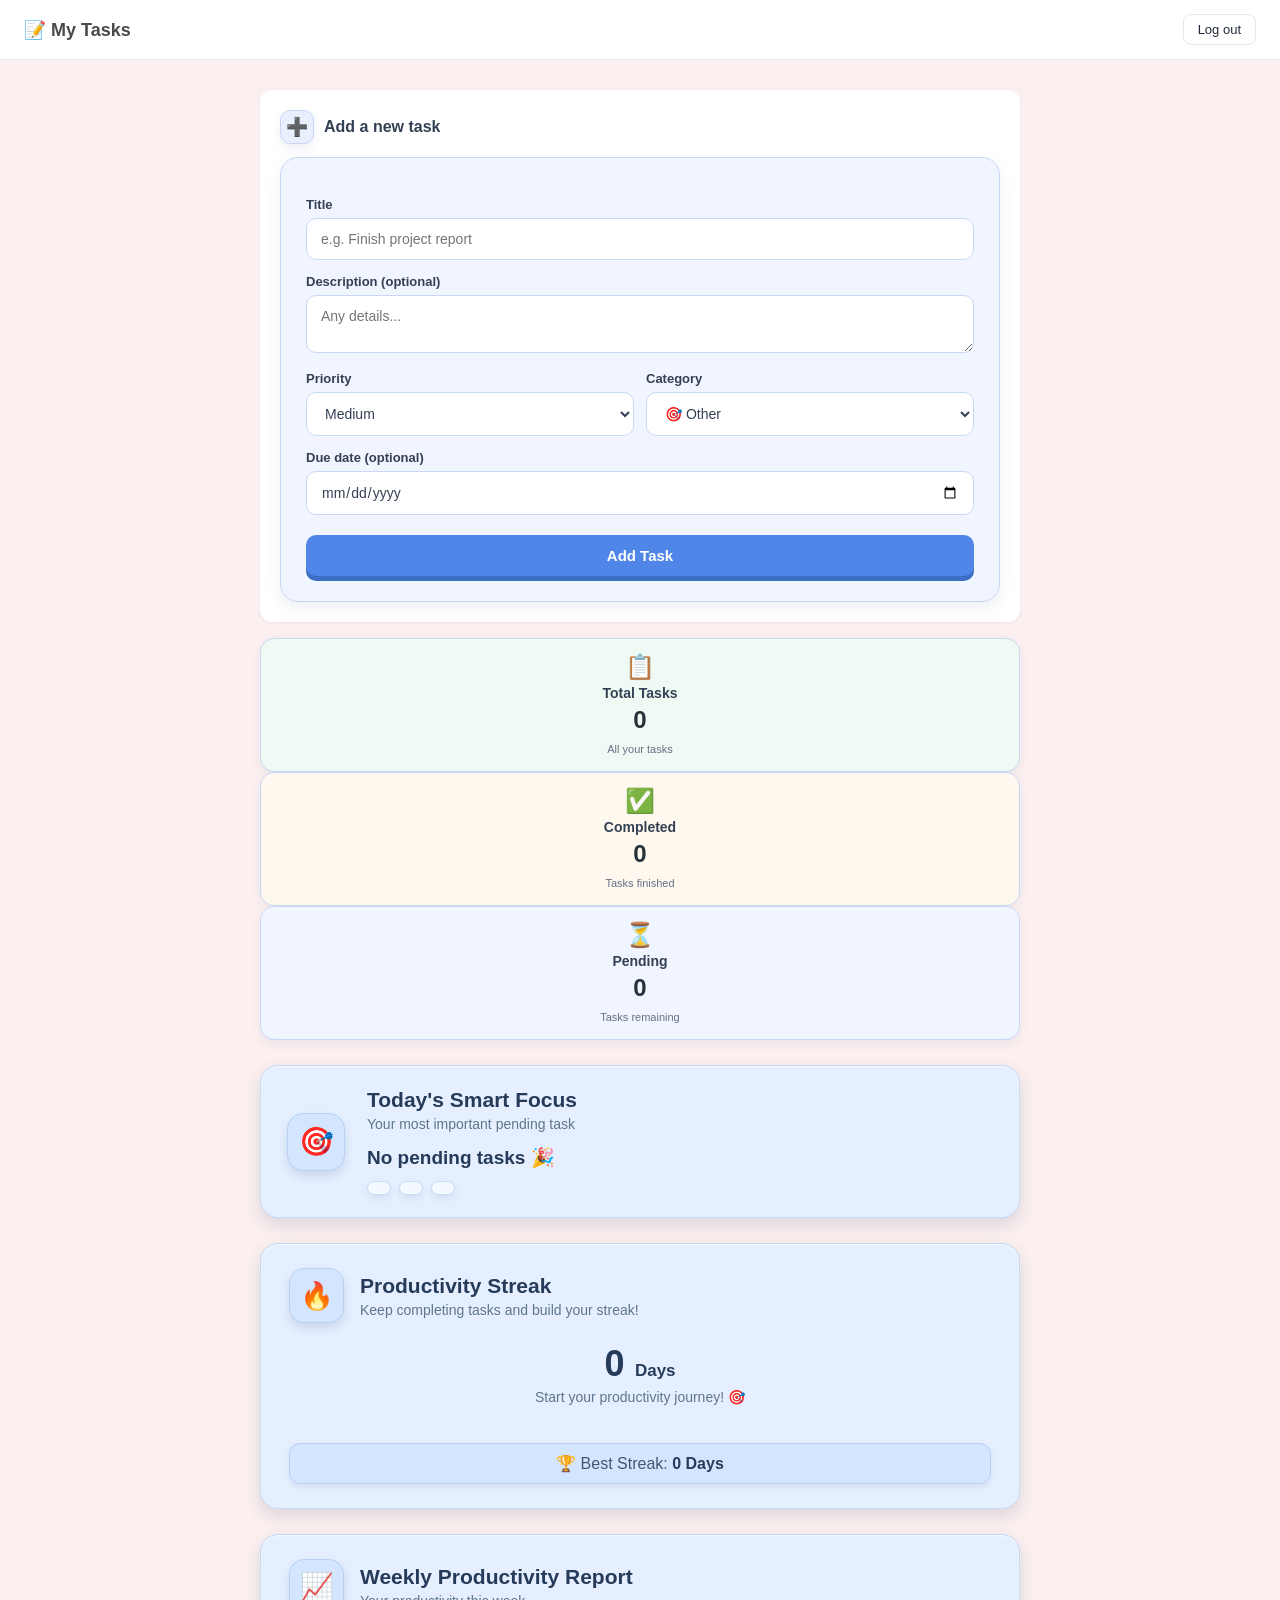
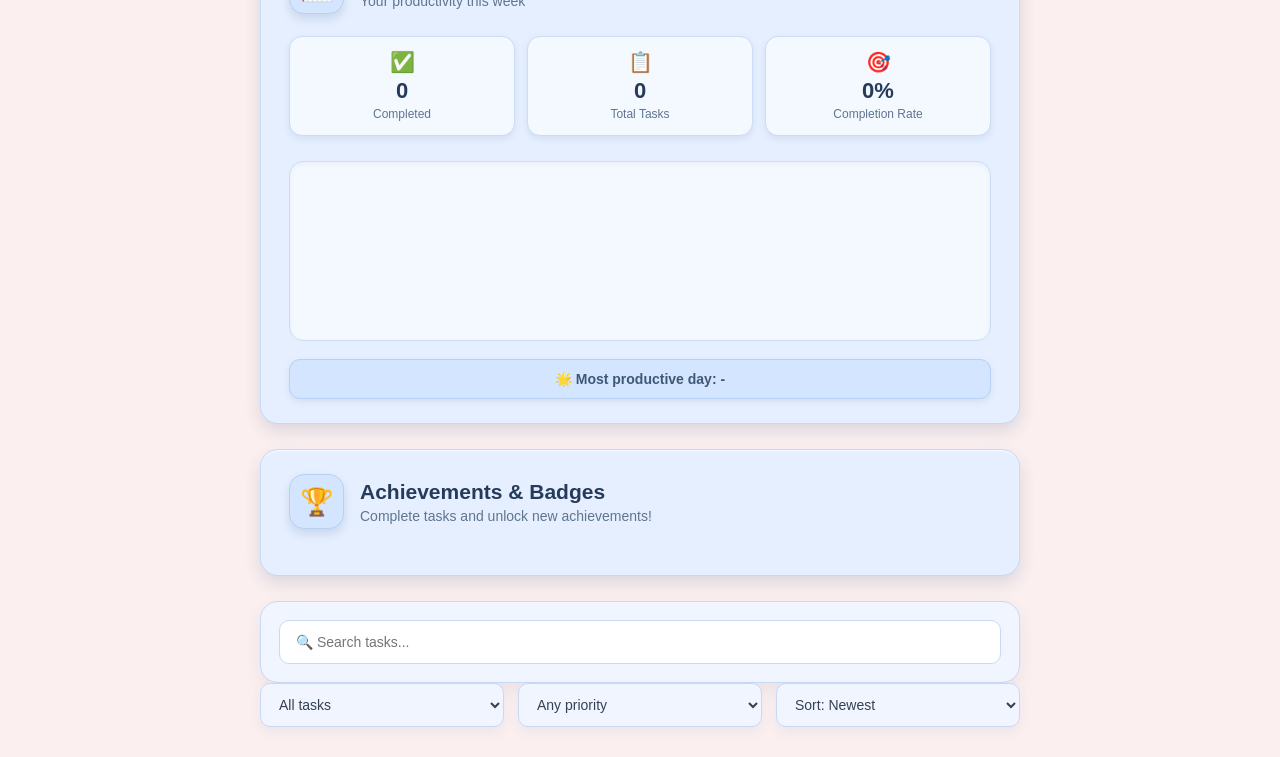
==== commit bc32b60e: "Add achievement congratulations animation" ====
--- a/frontend/index.html
+++ b/frontend/index.html
@@ -137,6 +137,65 @@
   <div class="best-streak">
     🏆 Best Streak:
     <strong id="best-streak">0 Days</strong>
+  </div>
+
+</div>
+<!-- Weekly Productivity Report -->
+<div class="weekly-report-card">
+
+  <div class="weekly-report-header">
+    <div class="weekly-report-icon">📈</div>
+
+    <div>
+      <h2>Weekly Productivity Report</h2>
+      <p>Your productivity this week</p>
+    </div>
+  </div>
+
+  <div class="weekly-summary">
+    <div class="weekly-summary-box">
+      <span>✅</span>
+      <strong id="week-completed">0</strong>
+      <small>Completed</small>
+    </div>
+
+    <div class="weekly-summary-box">
+      <span>📋</span>
+      <strong id="week-total">0</strong>
+      <small>Total Tasks</small>
+    </div>
+
+    <div class="weekly-summary-box">
+      <span>🎯</span>
+      <strong id="week-rate">0%</strong>
+      <small>Completion Rate</small>
+    </div>
+  </div>
+
+  <div class="weekly-chart" id="weekly-chart">
+    <!-- Chart created by JavaScript -->
+  </div>
+
+  <div class="most-productive" id="most-productive">
+    🌟 Most productive day: -
+  </div>
+
+</div>
+
+<!-- Achievements & Badges -->
+<div class="achievements-card">
+
+  <div class="achievements-header">
+    <div class="achievements-icon">🏆</div>
+
+    <div>
+      <h2>Achievements & Badges</h2>
+      <p>Complete tasks and unlock new achievements!</p>
+    </div>
+  </div>
+
+  <div class="achievements-grid" id="achievements-grid">
+    <!-- Badges generated by JavaScript -->
   </div>
 
 </div>
--- a/frontend/css/style.css
+++ b/frontend/css/style.css
@@ -1168,4 +1168,595 @@
 
 .best-streak strong {
   color: #263b59;
+}
+
+/* =========================================
+   WEEKLY PRODUCTIVITY REPORT
+   ========================================= */
+
+.weekly-report-card {
+  margin: 25px 0;
+  padding: 24px 28px;
+
+  background: #e5efff;
+
+  border: 1px solid #c5d9f5;
+  border-radius: 18px;
+
+  box-shadow:
+    0 7px 16px rgba(55, 90, 130, 0.16),
+    inset 0 1px 2px rgba(255, 255, 255, 0.8);
+
+  transition: all 0.3s ease;
+}
+
+.weekly-report-card:hover {
+  transform: translateY(-3px);
+
+  box-shadow:
+    0 12px 24px rgba(55, 90, 130, 0.22),
+    inset 0 1px 2px rgba(255, 255, 255, 0.9);
+}
+
+
+/* Header */
+
+.weekly-report-header {
+  display: flex;
+  align-items: center;
+  gap: 16px;
+}
+
+.weekly-report-icon {
+  width: 55px;
+  height: 55px;
+
+  display: flex;
+  align-items: center;
+  justify-content: center;
+
+  background: #d4e5ff;
+
+  border: 1px solid #b8d0f2;
+  border-radius: 15px;
+
+  font-size: 27px;
+
+  box-shadow:
+    0 5px 10px rgba(55, 90, 130, 0.16);
+
+  transition: 0.25s ease;
+}
+
+.weekly-report-card:hover .weekly-report-icon {
+  transform: translateY(-2px) scale(1.04);
+}
+
+.weekly-report-header h2 {
+  margin: 0 0 4px;
+
+  color: #263b59;
+
+  font-size: 21px;
+}
+
+.weekly-report-header p {
+  margin: 0;
+
+  color: #60758f;
+
+  font-size: 14px;
+}
+
+
+/* Summary boxes */
+
+.weekly-summary {
+  display: grid;
+
+  grid-template-columns:
+    repeat(3, 1fr);
+
+  gap: 12px;
+
+  margin-top: 22px;
+}
+
+.weekly-summary-box {
+  padding: 13px;
+
+  text-align: center;
+
+  background: #f4f8ff;
+
+  border: 1px solid #cbdcf3;
+  border-radius: 13px;
+
+  box-shadow:
+    0 3px 7px rgba(55, 90, 130, 0.10);
+
+  transition: all 0.25s ease;
+}
+
+.weekly-summary-box:hover {
+  transform: translateY(-3px);
+
+  box-shadow:
+    0 7px 13px rgba(55, 90, 130, 0.17);
+}
+
+.weekly-summary-box span {
+  display: block;
+
+  font-size: 20px;
+
+  margin-bottom: 4px;
+}
+
+.weekly-summary-box strong {
+  display: block;
+
+  font-size: 22px;
+
+  color: #263b59;
+}
+
+.weekly-summary-box small {
+  color: #60758f;
+
+  font-size: 12px;
+}
+
+
+/* Chart */
+
+.weekly-chart {
+  height: 180px;
+
+  display: flex;
+  align-items: flex-end;
+  justify-content: space-around;
+
+  gap: 12px;
+
+  margin-top: 25px;
+
+  padding: 15px 10px 0;
+
+  background: #f4f8ff;
+
+  border: 1px solid #cbdcf3;
+  border-radius: 14px;
+
+  box-shadow:
+    inset 0 2px 5px rgba(55, 90, 130, 0.06);
+}
+
+.chart-column {
+  height: 100%;
+
+  flex: 1;
+
+  display: flex;
+  flex-direction: column;
+
+  align-items: center;
+  justify-content: flex-end;
+
+  gap: 7px;
+}
+
+.chart-bar {
+  width: 70%;
+
+  min-height: 8px;
+
+  position: relative;
+
+  background: #b9d2f2;
+
+  border: 1px solid #9ebde6;
+
+  border-radius: 9px 9px 4px 4px;
+
+  box-shadow:
+    0 4px 8px rgba(55, 90, 130, 0.15);
+
+  transition:
+    height 0.4s ease,
+    transform 0.25s ease;
+}
+
+.chart-bar:hover {
+  transform: translateY(-3px);
+
+  box-shadow:
+    0 7px 13px rgba(55, 90, 130, 0.22);
+}
+
+.chart-number {
+  position: absolute;
+
+  top: -23px;
+
+  left: 50%;
+
+  transform: translateX(-50%);
+
+  color: #405875;
+
+  font-size: 12px;
+
+  font-weight: 600;
+}
+
+.chart-column small {
+  color: #60758f;
+
+  font-size: 12px;
+}
+
+
+/* Most productive day */
+
+.most-productive {
+  margin-top: 18px;
+
+  padding: 11px;
+
+  text-align: center;
+
+  background: #d4e5ff;
+
+  border: 1px solid #b8d0f2;
+  border-radius: 11px;
+
+  color: #405875;
+
+  font-size: 14px;
+  font-weight: 600;
+
+  box-shadow:
+    0 3px 7px rgba(55, 90, 130, 0.10);
+}
+
+
+/* Mobile */
+
+@media (max-width: 600px) {
+
+  .weekly-summary {
+    grid-template-columns: 1fr;
+  }
+
+  .weekly-chart {
+    height: 160px;
+  }
+
+  .weekly-report-card {
+    padding: 20px;
+  }
+
+}
+
+/* =========================================
+   ACHIEVEMENTS & BADGES
+   ========================================= */
+
+.achievements-card {
+  margin: 25px 0;
+  padding: 24px 28px;
+
+  background: #e5efff;
+
+  border: 1px solid #c5d9f5;
+  border-radius: 18px;
+
+  box-shadow:
+    0 7px 16px rgba(55, 90, 130, 0.16),
+    inset 0 1px 2px rgba(255, 255, 255, 0.8);
+
+  transition: all 0.3s ease;
+}
+
+.achievements-card:hover {
+  transform: translateY(-3px);
+
+  box-shadow:
+    0 12px 24px rgba(55, 90, 130, 0.22),
+    inset 0 1px 2px rgba(255, 255, 255, 0.9);
+}
+
+
+/* Header */
+
+.achievements-header {
+  display: flex;
+  align-items: center;
+  gap: 16px;
+}
+
+.achievements-icon {
+  width: 55px;
+  height: 55px;
+
+  display: flex;
+  align-items: center;
+  justify-content: center;
+
+  background: #d4e5ff;
+
+  border: 1px solid #b8d0f2;
+  border-radius: 15px;
+
+  font-size: 27px;
+
+  box-shadow:
+    0 5px 10px rgba(55, 90, 130, 0.16);
+
+  transition: 0.25s ease;
+}
+
+.achievements-card:hover .achievements-icon {
+  transform: translateY(-2px) scale(1.04);
+}
+
+.achievements-header h2 {
+  margin: 0 0 4px;
+
+  color: #263b59;
+  font-size: 21px;
+}
+
+.achievements-header p {
+  margin: 0;
+
+  color: #60758f;
+  font-size: 14px;
+}
+
+
+/* Achievement grid */
+
+.achievements-grid {
+  display: grid;
+
+  grid-template-columns:
+    repeat(3, 1fr);
+
+  gap: 14px;
+
+  margin-top: 22px;
+}
+
+
+/* Badge */
+
+.achievement-badge {
+  display: flex;
+  align-items: center;
+
+  gap: 12px;
+
+  padding: 14px;
+
+  background: #f4f8ff;
+
+  border: 1px solid #cbdcf3;
+  border-radius: 14px;
+
+  box-shadow:
+    0 3px 7px rgba(55, 90, 130, 0.10);
+
+  transition: all 0.25s ease;
+}
+
+.achievement-badge:hover {
+  transform: translateY(-4px);
+
+  box-shadow:
+    0 8px 15px rgba(55, 90, 130, 0.18);
+}
+
+
+/* Badge icon */
+
+.badge-icon {
+  width: 48px;
+  height: 48px;
+
+  flex-shrink: 0;
+
+  display: flex;
+  align-items: center;
+  justify-content: center;
+
+  background: #d4e5ff;
+
+  border: 1px solid #b8d0f2;
+  border-radius: 13px;
+
+  font-size: 23px;
+
+  box-shadow:
+    0 4px 8px rgba(55, 90, 130, 0.12);
+}
+
+
+/* Badge information */
+
+.badge-info h3 {
+  margin: 0;
+
+  color: #263b59;
+
+  font-size: 15px;
+}
+
+.badge-info p {
+  margin: 3px 0 6px;
+
+  color: #60758f;
+
+  font-size: 12px;
+}
+
+
+/* Status */
+
+.badge-status {
+  display: inline-block;
+
+  padding: 4px 8px;
+
+  border-radius: 7px;
+
+  font-size: 11px;
+
+  font-weight: 600;
+}
+
+
+/* Unlocked */
+
+.achievement-badge.unlocked {
+  border-color: #aec9eb;
+}
+
+.achievement-badge.unlocked .badge-status {
+  background: #dceaff;
+
+  color: #41658e;
+}
+
+
+/* Locked */
+
+.achievement-badge.locked {
+  opacity: 0.65;
+}
+
+.achievement-badge.locked .badge-icon {
+  filter: grayscale(0.5);
+}
+
+.achievement-badge.locked .badge-status {
+  background: #e8eef6;
+
+  color: #74869b;
+}
+
+
+/* Mobile */
+
+@media (max-width: 700px) {
+
+  .achievements-grid {
+    grid-template-columns: 1fr;
+  }
+
+}
+
+/* =========================================
+   ACHIEVEMENT CONGRATULATIONS POPUP
+   ========================================= */
+
+.achievement-popup {
+  position: fixed;
+
+  top: 25px;
+  right: 25px;
+
+  display: flex;
+  align-items: center;
+
+  gap: 12px;
+
+  min-width: 280px;
+
+  padding: 15px 18px;
+
+  background: #e5efff;
+
+  border: 1px solid #b8d0f2;
+
+  border-radius: 15px;
+
+  box-shadow:
+    0 10px 25px rgba(55, 90, 130, 0.22),
+    inset 0 1px 2px rgba(255, 255, 255, 0.9);
+
+  transform: translateX(120%);
+
+  opacity: 0;
+
+  transition:
+    transform 0.4s ease,
+    opacity 0.4s ease;
+
+  z-index: 9999;
+}
+
+.achievement-popup.show {
+  transform: translateX(0);
+  opacity: 1;
+}
+
+.popup-icon {
+  width: 45px;
+  height: 45px;
+
+  display: flex;
+  align-items: center;
+  justify-content: center;
+
+  background: #d4e5ff;
+
+  border: 1px solid #b8d0f2;
+
+  border-radius: 12px;
+
+  font-size: 23px;
+
+  box-shadow:
+    0 4px 8px rgba(55, 90, 130, 0.15);
+
+  animation: achievementBounce 0.6s ease;
+}
+
+.achievement-popup strong {
+  display: block;
+
+  color: #263b59;
+
+  font-size: 14px;
+}
+
+.achievement-popup span {
+  display: block;
+
+  margin-top: 3px;
+
+  color: #60758f;
+
+  font-size: 13px;
+}
+
+
+/* Small celebration animation */
+
+@keyframes achievementBounce {
+
+  0% {
+    transform: scale(0.5);
+  }
+
+  60% {
+    transform: scale(1.15);
+  }
+
+  100% {
+    transform: scale(1);
+  }
+
 }
